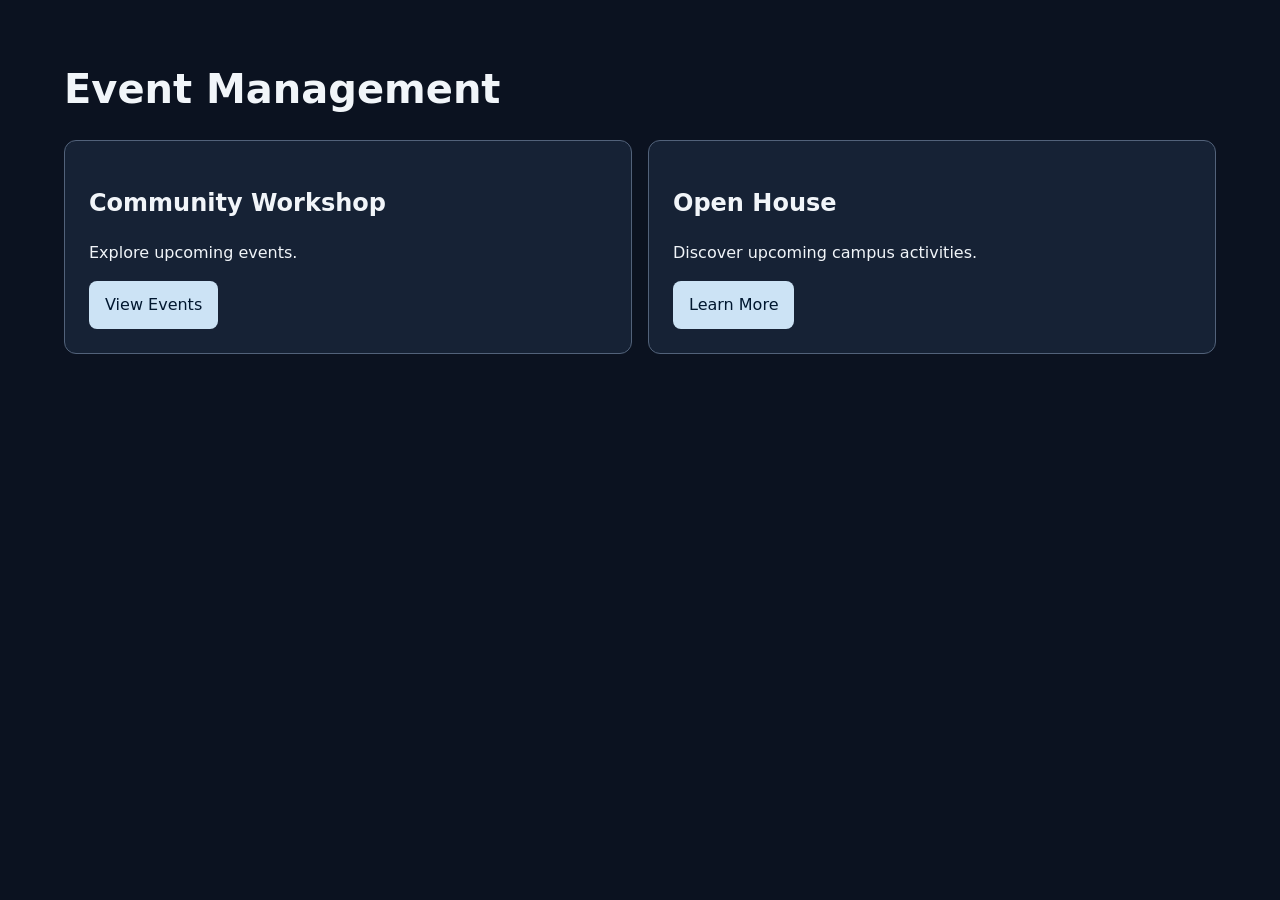
==== WEBD3100WS3/index.html @ 3585e661 "wassd" ====
<!DOCTYPE html>
<html lang="en" data-theme="dark"></html>
<head>
  <meta charset="UTF-8">
  <meta name="viewport"
        content="width=device-width, initial-scale=1">
  <title>Colour System Demo</title>

  <link rel="stylesheet" href="css/tokens.css">
  <link rel="stylesheet" href="css/base.css">
  <link rel="stylesheet" href="css/components.css">
</head>
<body>
  <main class="page-shell">
    <h1>Event Management</h1>
    <section class="card-grid" aria-label="Featured events">
      <article class="card">
        <h2>Community Workshop</h2>
        <p>Explore upcoming events.</p>
        <div class="card-actions">
          <button class="button" type="button">View Events</button>
        </div>
      </article>
      <article class="card">
        <h2>Open House</h2>
        <p>Discover upcoming campus activities.</p>
        <div class="card-actions">
          <button class="button" type="button">Learn More</button>
        </div>
      </article>
    </section>
  </main>
</body>
</html>
---- WEBD3100WS3/css/tokens.css ----
:root {
  color-scheme: light;

  /* Foundation tokens */
  --blue-50: #e6f1fa;
  --blue-100: #cce3f5;
  --blue-200: #99c7eb;
  --blue-500: #004780;
  --blue-600: #003f73;
  --blue-700: #003060;
  --blue-900: #00172f;

  --neutral-white: #ffffff;
  --neutral-dark: #111827;

  /* Semantic tokens */
  --color-background: var(--neutral-white);
  --color-surface: var(--blue-50);
  --color-text: var(--neutral-dark);
  --color-border: var(--blue-200);
  --color-primary: var(--blue-500);
  --color-primary-hover: var(--blue-600);
  --color-on-primary: var(--neutral-white);
}

[data-theme="dark"] {
  color-scheme: dark;

  --color-background: #0b1220;
  --color-surface: #162235;
  --color-text: #f1f5f9;
  --color-border: #52627a;

  --color-primary: var(--blue-100);
  --color-primary-hover: var(--blue-200);
  --color-on-primary: var(--blue-900);
}
---- WEBD3100WS3/css/base.css ----
* {
  box-sizing: border-box;
}

body {
  margin: 0;
  font-family: system-ui, sans-serif;
  background: var(--color-background);
  color: var(--color-text);
  line-height: 1.5;
}

/* Fluid page container: no fixed viewport-dependent width */
.page-shell {
  width: min(100% - 2rem, 72rem);
  margin-inline: auto;
  padding-block: clamp(1rem, 3vw, 3rem);
}

h1 { font-size: clamp(1.6rem, 4vw, 2.5rem); line-height: 1.2; }
img, svg { max-width: 100%; height: auto; }
---- WEBD3100WS3/css/components.css ----
.card {
  min-width: 0;
  padding: clamp(1rem, 2.5vw, 1.5rem);
  background: var(--color-surface);
  color: var(--color-text);
  border: 1px solid var(--color-border);
  border-radius: 0.75rem;
}

.card-grid {
  display: grid;
  grid-template-columns: repeat(auto-fit, minmax(min(100%, 18rem), 1fr));
  gap: 1rem;
}

.card-actions { display: flex; flex-wrap: wrap; gap: .75rem; }

.button {
  display: inline-flex;
  align-items: center;
  justify-content: center;
  min-height: 44px;
  padding: 0.75rem 1rem;
  background: var(--color-primary);
  color: var(--color-on-primary);
  border: 0;
  border-radius: 0.5rem;
  font: inherit;
  cursor: pointer;
}

.button:hover {
  background: var(--color-primary-hover);
}

.button:focus-visible {
  outline: 3px solid var(--color-primary);
  outline-offset: 3px;
}
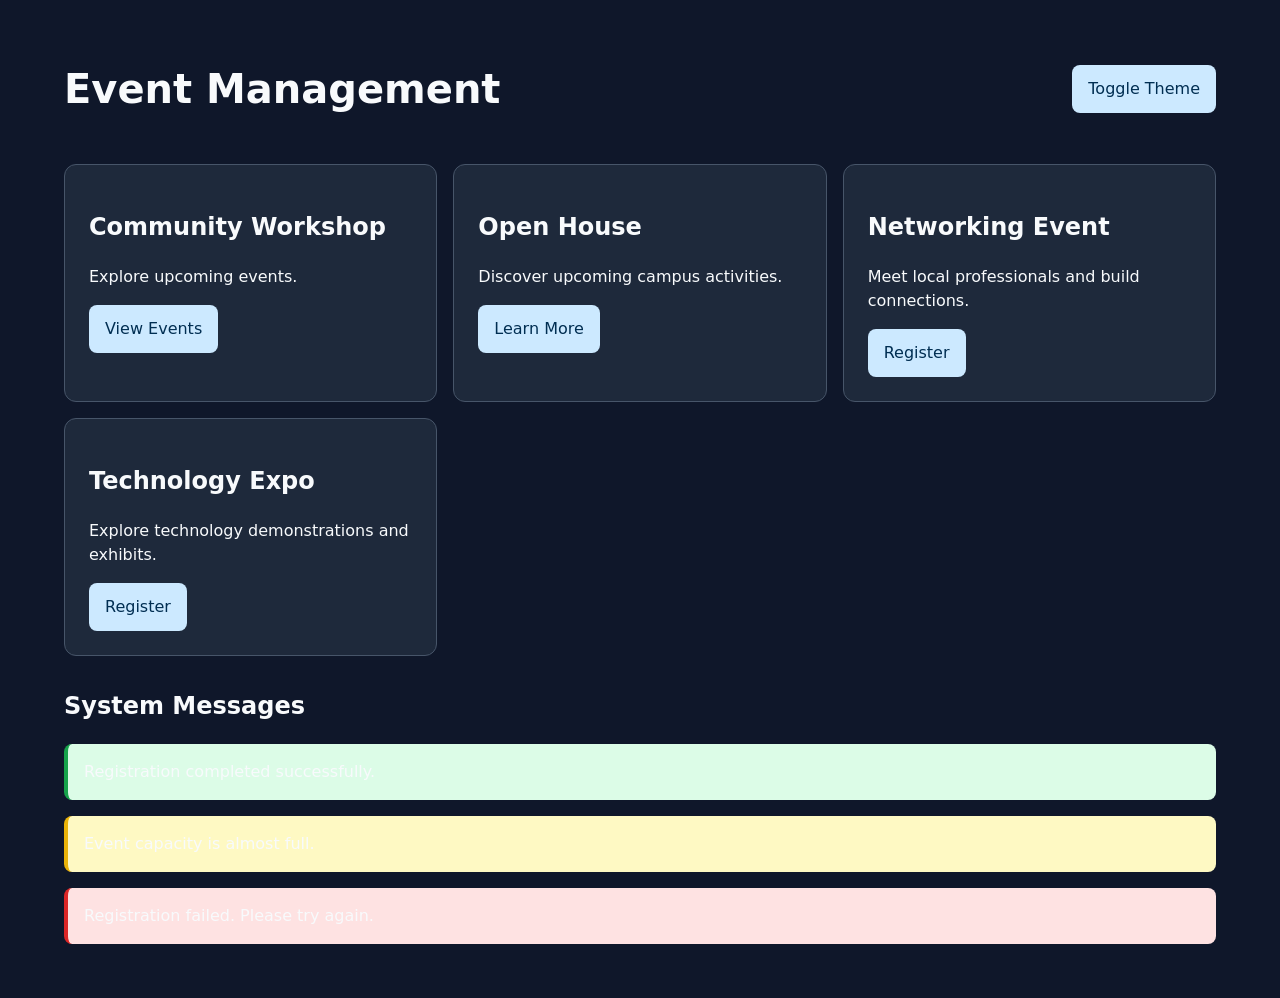
==== commit 88382904: "push" ====
--- a/WEBD3100WS3/index.html
+++ b/WEBD3100WS3/index.html
@@ -1,9 +1,8 @@
 <!DOCTYPE html>
-<html lang="en" data-theme="dark"></html>
+<html lang="en" data-theme="dark">
 <head>
   <meta charset="UTF-8">
-  <meta name="viewport"
-        content="width=device-width, initial-scale=1">
+  <meta name="viewport" content="width=device-width, initial-scale=1">
   <title>Colour System Demo</title>
 
   <link rel="stylesheet" href="css/tokens.css">
@@ -12,7 +11,11 @@
 </head>
 <body>
   <main class="page-shell">
-    <h1>Event Management</h1>
+    <header class="page-header">
+      <h1>Event Management</h1>
+      <button id="theme-toggle" class="button" type="button">Toggle Theme</button>
+    </header>
+
     <section class="card-grid" aria-label="Featured events">
       <article class="card">
         <h2>Community Workshop</h2>
@@ -21,6 +24,7 @@
           <button class="button" type="button">View Events</button>
         </div>
       </article>
+
       <article class="card">
         <h2>Open House</h2>
         <p>Discover upcoming campus activities.</p>
@@ -28,6 +32,38 @@
           <button class="button" type="button">Learn More</button>
         </div>
       </article>
+
+      <article class="card">
+        <h2>Networking Event</h2>
+        <p>Meet local professionals and build connections.</p>
+        <div class="card-actions">
+          <button class="button" type="button">Register</button>
+        </div>
+      </article>
+
+      <article class="card">
+        <h2>Technology Expo</h2>
+        <p>Explore technology demonstrations and exhibits.</p>
+        <div class="card-actions">
+          <button class="button" type="button">Register</button>
+        </div>
+      </article>
+    </section>
+
+    <section class="system-messages" aria-label="System messages">
+      <h2>System Messages</h2>
+
+      <div class="alert alert-success">
+        Registration completed successfully.
+      </div>
+
+      <div class="alert alert-warning">
+        Event capacity is almost full.
+      </div>
+
+      <div class="alert alert-error">
+        Registration failed. Please try again.
+      </div>
     </section>
   </main>
 </body>
--- a/WEBD3100WS3/css/tokens.css
+++ b/WEBD3100WS3/css/tokens.css
@@ -1,37 +1,45 @@
 :root {
-  color-scheme: light;
+  /* Primary Blue Ramp */
+  --blue-50: #e6f4ff;
+  --blue-100: #cce9ff;
+  --blue-200: #99d3ff;
+  --blue-300: #66bdff;
+  --blue-400: #33a7ff;
+  --blue-500: #008cff;
+  --blue-600: #007ee6;
+  --blue-700: #005fa8;
+  --blue-800: #00477d;
+  --blue-900: #002e52;
+  --blue-950: #001726;
 
-  /* Foundation tokens */
-  --blue-50: #e6f1fa;
-  --blue-100: #cce3f5;
-  --blue-200: #99c7eb;
-  --blue-500: #004780;
-  --blue-600: #003f73;
-  --blue-700: #003060;
-  --blue-900: #00172f;
+  /* Feedback */
+  --green-500: #16a34a;
+  --yellow-500: #eab308;
+  --red-500: #dc2626;
+  --sky-500: #0ea5e9;
 
-  --neutral-white: #ffffff;
-  --neutral-dark: #111827;
-
-  /* Semantic tokens */
-  --color-background: var(--neutral-white);
-  --color-surface: var(--blue-50);
-  --color-text: var(--neutral-dark);
-  --color-border: var(--blue-200);
+  /* Semantic */
+  --color-background: #ffffff;
+  --color-surface: #f8fafc;
+  --color-text: #0f172a;
+  --color-border: #cbd5e1;
   --color-primary: var(--blue-500);
   --color-primary-hover: var(--blue-600);
-  --color-on-primary: var(--neutral-white);
+  --color-on-primary: #ffffff;
+
+  --color-success: var(--green-500);
+  --color-warning: var(--yellow-500);
+  --color-error: var(--red-500);
+  --color-info: var(--sky-500);
 }
 
 [data-theme="dark"] {
   color-scheme: dark;
-
-  --color-background: #0b1220;
-  --color-surface: #162235;
-  --color-text: #f1f5f9;
-  --color-border: #52627a;
-
+  --color-background: #0f172a;
+  --color-surface: #1e293b;
+  --color-text: #f8fafc;
+  --color-border: #475569;
   --color-primary: var(--blue-100);
   --color-primary-hover: var(--blue-200);
   --color-on-primary: var(--blue-900);
-}
+}
--- a/WEBD3100WS3/css/base.css
+++ b/WEBD3100WS3/css/base.css
@@ -10,6 +10,15 @@
   line-height: 1.5;
 }
 
+.page-header {
+  display: flex;
+  justify-content: space-between;
+  align-items: center;
+  gap: 1rem;
+  flex-wrap: wrap;
+  margin-bottom: 1.5rem;
+}
+
 /* Fluid page container: no fixed viewport-dependent width */
 .page-shell {
   width: min(100% - 2rem, 72rem);
@@ -19,3 +28,7 @@
 
 h1 { font-size: clamp(1.6rem, 4vw, 2.5rem); line-height: 1.2; }
 img, svg { max-width: 100%; height: auto; }
+
+.system-messages {
+  margin-top: 2rem;
+}
--- a/WEBD3100WS3/css/components.css
+++ b/WEBD3100WS3/css/components.css
@@ -37,3 +37,24 @@
   outline: 3px solid var(--color-primary);
   outline-offset: 3px;
 }
+
+.alert {
+  padding: 1rem;
+  border-radius: 0.5rem;
+  margin: 1rem 0;
+}
+
+.alert-success {
+  background: #dcfce7;
+  border-left: 4px solid var(--color-success);
+}
+
+.alert-warning {
+  background: #fef9c3;
+  border-left: 4px solid var(--color-warning);
+}
+
+.alert-error {
+  background: #fee2e2;
+  border-left: 4px solid var(--color-error);
+}
